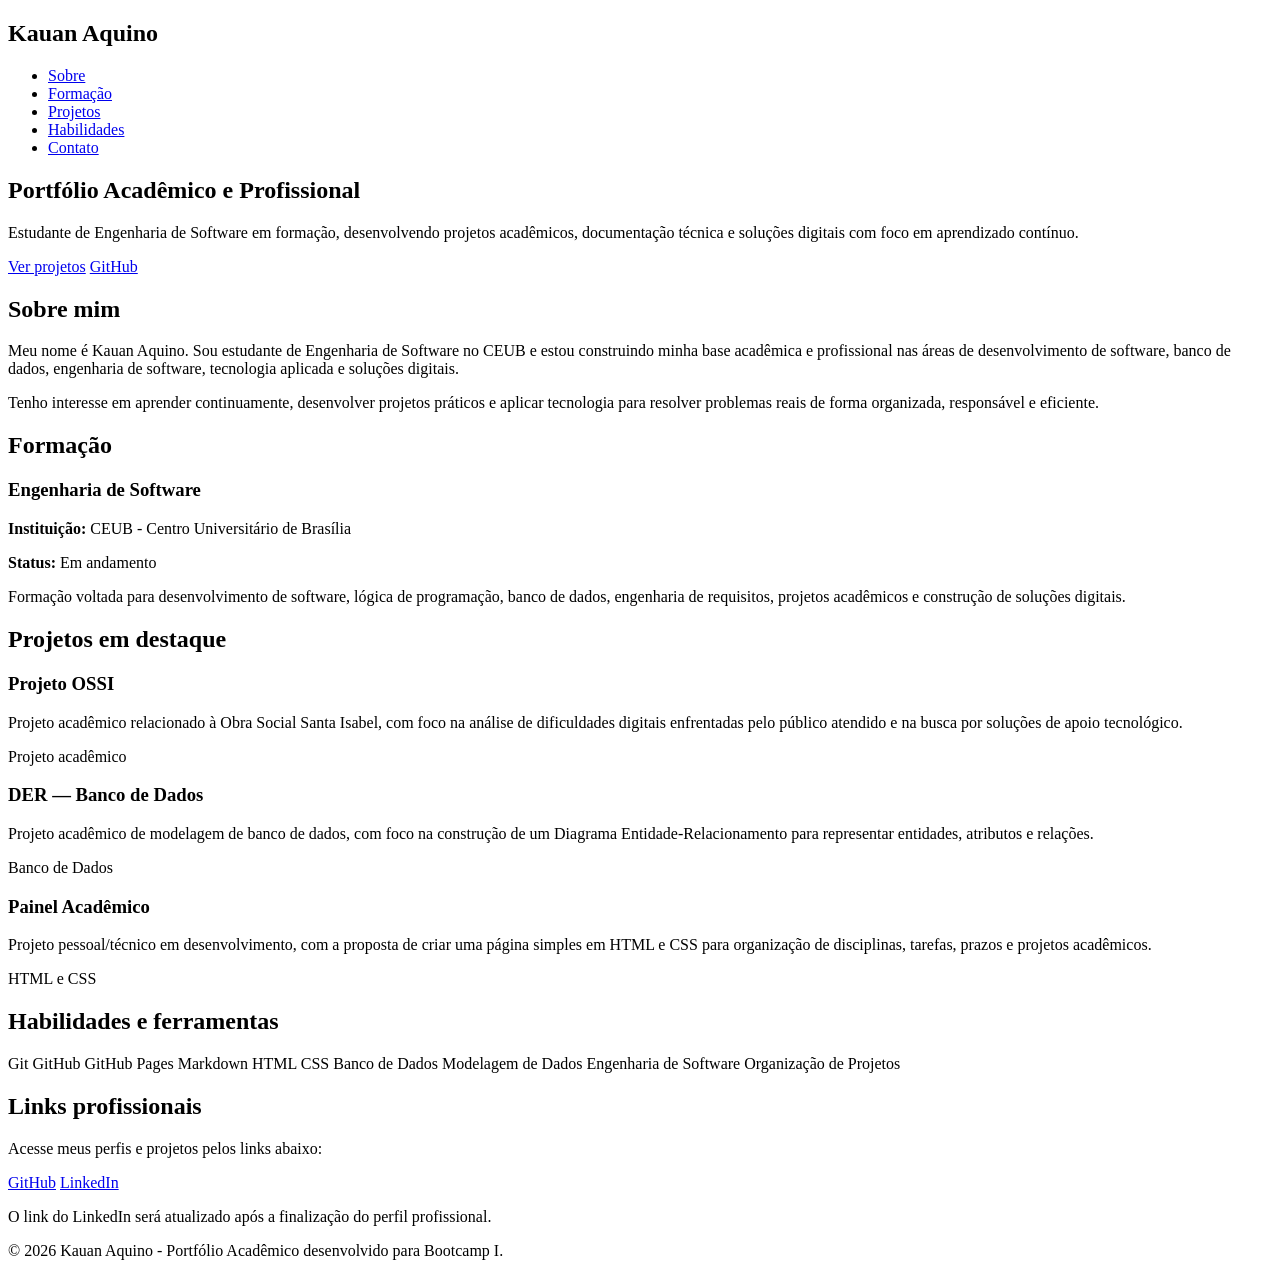
==== index.html @ 063dfaf1 "Adiciona página inicial do portfólio" ====
<!DOCTYPE html>
<html lang="pt-BR">
<head>
  <meta charset="UTF-8">
  <meta name="viewport" content="width=device-width, initial-scale=1.0">
  <title>Portfólio Acadêmico - Kauan Aquino</title>
  <link rel="stylesheet" href="style.css">
</head>
<body>

  <header class="header">
    <nav class="navbar">
      <h1 class="logo">Kauan Aquino</h1>
      <ul class="nav-links">
        <li><a href="#sobre">Sobre</a></li>
        <li><a href="#formacao">Formação</a></li>
        <li><a href="#projetos">Projetos</a></li>
        <li><a href="#habilidades">Habilidades</a></li>
        <li><a href="#contato">Contato</a></li>
      </ul>
    </nav>

    <section class="hero">
      <h2>Portfólio Acadêmico e Profissional</h2>
      <p>
        Estudante de Engenharia de Software em formação, desenvolvendo projetos acadêmicos,
        documentação técnica e soluções digitais com foco em aprendizado contínuo.
      </p>
      <div class="hero-buttons">
        <a href="#projetos" class="btn primary">Ver projetos</a>
        <a href="https://github.com/oKauanAq" target="_blank" class="btn secondary">GitHub</a>
      </div>
    </section>
  </header>

  <main>

    <section id="sobre" class="section">
      <h2>Sobre mim</h2>
      <p>
        Meu nome é Kauan Aquino. Sou estudante de Engenharia de Software no CEUB e estou
        construindo minha base acadêmica e profissional nas áreas de desenvolvimento de software,
        banco de dados, engenharia de software, tecnologia aplicada e soluções digitais.
      </p>
      <p>
        Tenho interesse em aprender continuamente, desenvolver projetos práticos e aplicar tecnologia
        para resolver problemas reais de forma organizada, responsável e eficiente.
      </p>
    </section>

    <section id="formacao" class="section">
      <h2>Formação</h2>
      <div class="card">
        <h3>Engenharia de Software</h3>
        <p><strong>Instituição:</strong> CEUB - Centro Universitário de Brasília</p>
        <p><strong>Status:</strong> Em andamento</p>
        <p>
          Formação voltada para desenvolvimento de software, lógica de programação, banco de dados,
          engenharia de requisitos, projetos acadêmicos e construção de soluções digitais.
        </p>
      </div>
    </section>

    <section id="projetos" class="section">
      <h2>Projetos em destaque</h2>

      <div class="projects-grid">

        <article class="project-card">
          <h3>Projeto OSSI</h3>
          <p>
            Projeto acadêmico relacionado à Obra Social Santa Isabel, com foco na análise
            de dificuldades digitais enfrentadas pelo público atendido e na busca por soluções de apoio tecnológico.
          </p>
          <span class="tag">Projeto acadêmico</span>
        </article>

        <article class="project-card">
          <h3>DER — Banco de Dados</h3>
          <p>
            Projeto acadêmico de modelagem de banco de dados, com foco na construção de um
            Diagrama Entidade-Relacionamento para representar entidades, atributos e relações.
          </p>
          <span class="tag">Banco de Dados</span>
        </article>

        <article class="project-card">
          <h3>Painel Acadêmico</h3>
          <p>
            Projeto pessoal/técnico em desenvolvimento, com a proposta de criar uma página simples
            em HTML e CSS para organização de disciplinas, tarefas, prazos e projetos acadêmicos.
          </p>
          <span class="tag">HTML e CSS</span>
        </article>

      </div>
    </section>

    <section id="habilidades" class="section">
      <h2>Habilidades e ferramentas</h2>

      <div class="skills-list">
        <span>Git</span>
        <span>GitHub</span>
        <span>GitHub Pages</span>
        <span>Markdown</span>
        <span>HTML</span>
        <span>CSS</span>
        <span>Banco de Dados</span>
        <span>Modelagem de Dados</span>
        <span>Engenharia de Software</span>
        <span>Organização de Projetos</span>
      </div>
    </section>

    <section id="contato" class="section">
      <h2>Links profissionais</h2>
      <p>
        Acesse meus perfis e projetos pelos links abaixo:
      </p>

      <div class="contact-links">
        <a href="https://github.com/oKauanAq" target="_blank" class="btn primary">GitHub</a>
        <a href="#" target="_blank" class="btn secondary">LinkedIn</a>
      </div>

      <p class="note">
        O link do LinkedIn será atualizado após a finalização do perfil profissional.
      </p>
    </section>

  </main>

  <footer class="footer">
    <p>© 2026 Kauan Aquino - Portfólio Acadêmico desenvolvido para Bootcamp I.</p>
  </footer>

</body>
</html>
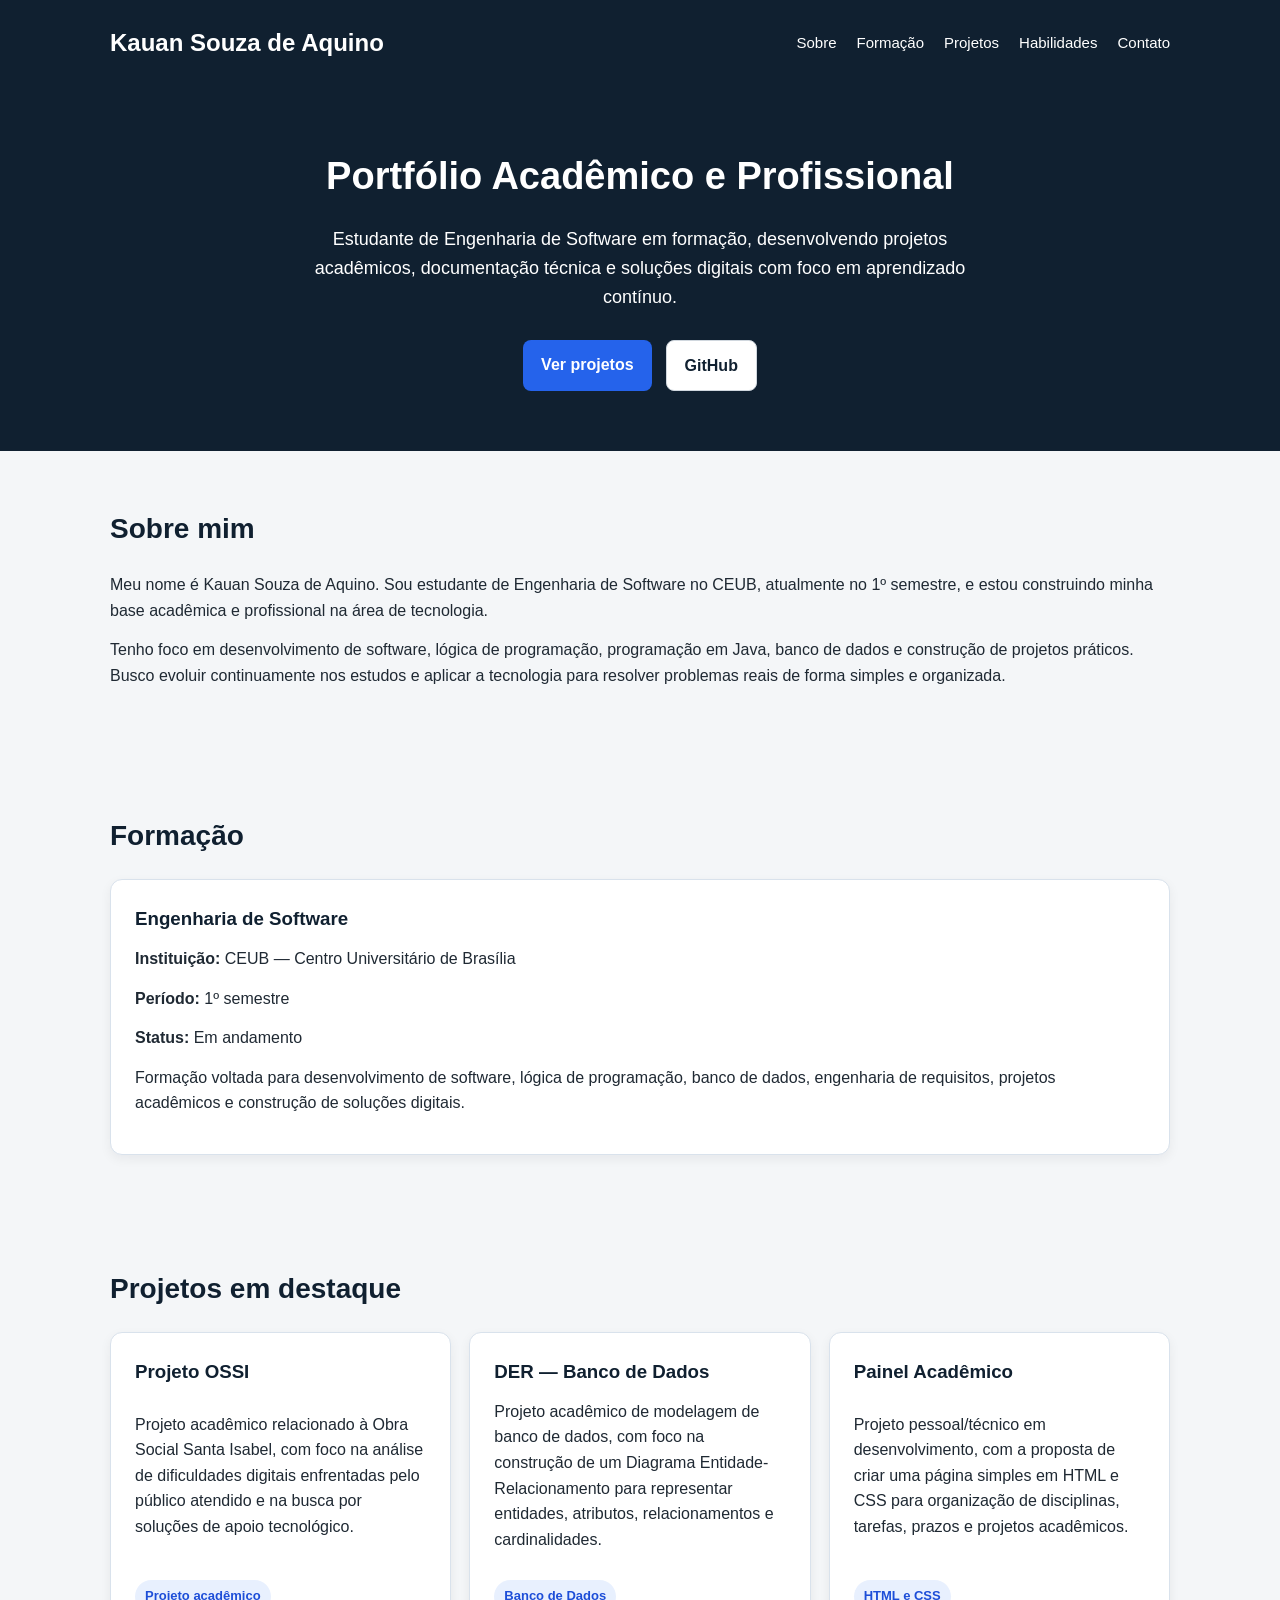
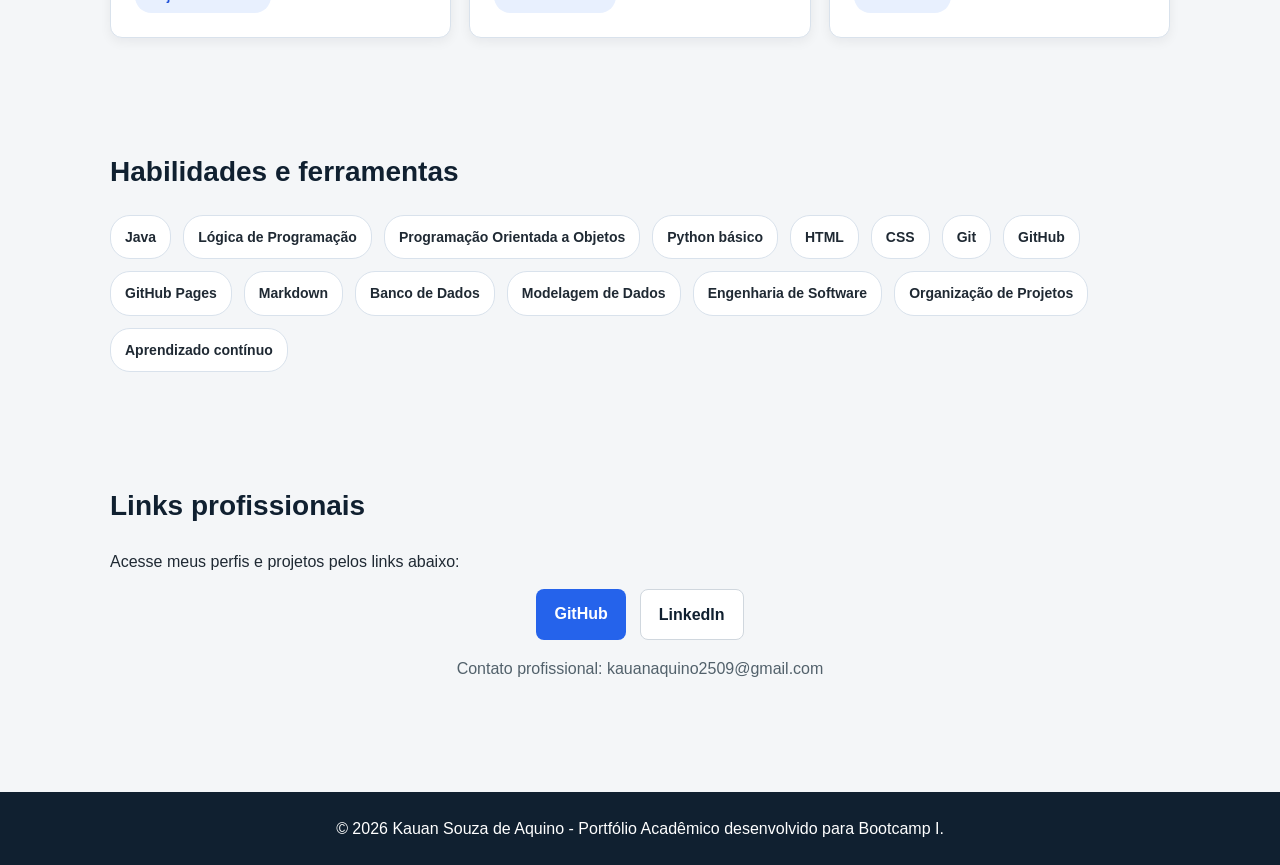
==== commit 39c727bd: "Atualiza informações pessoais e links do portfólio" ====
--- a/index.html
+++ b/index.html
@@ -3,14 +3,15 @@
 <head>
   <meta charset="UTF-8">
   <meta name="viewport" content="width=device-width, initial-scale=1.0">
-  <title>Portfólio Acadêmico - Kauan Aquino</title>
+  <title>Portfólio Acadêmico - Kauan Souza de Aquino</title>
   <link rel="stylesheet" href="style.css">
 </head>
 <body>
 
   <header class="header">
     <nav class="navbar">
-      <h1 class="logo">Kauan Aquino</h1>
+      <h1 class="logo">Kauan Souza de Aquino</h1>
+
       <ul class="nav-links">
         <li><a href="#sobre">Sobre</a></li>
         <li><a href="#formacao">Formação</a></li>
@@ -26,6 +27,7 @@
         Estudante de Engenharia de Software em formação, desenvolvendo projetos acadêmicos,
         documentação técnica e soluções digitais com foco em aprendizado contínuo.
       </p>
+
       <div class="hero-buttons">
         <a href="#projetos" class="btn primary">Ver projetos</a>
         <a href="https://github.com/oKauanAq" target="_blank" class="btn secondary">GitHub</a>
@@ -37,22 +39,27 @@
 
     <section id="sobre" class="section">
       <h2>Sobre mim</h2>
+
       <p>
-        Meu nome é Kauan Aquino. Sou estudante de Engenharia de Software no CEUB e estou
-        construindo minha base acadêmica e profissional nas áreas de desenvolvimento de software,
-        banco de dados, engenharia de software, tecnologia aplicada e soluções digitais.
+        Meu nome é Kauan Souza de Aquino. Sou estudante de Engenharia de Software no CEUB,
+        atualmente no 1º semestre, e estou construindo minha base acadêmica e profissional
+        na área de tecnologia.
       </p>
+
       <p>
-        Tenho interesse em aprender continuamente, desenvolver projetos práticos e aplicar tecnologia
-        para resolver problemas reais de forma organizada, responsável e eficiente.
+        Tenho foco em desenvolvimento de software, lógica de programação, programação em Java,
+        banco de dados e construção de projetos práticos. Busco evoluir continuamente nos estudos
+        e aplicar a tecnologia para resolver problemas reais de forma simples e organizada.
       </p>
     </section>
 
     <section id="formacao" class="section">
       <h2>Formação</h2>
+
       <div class="card">
         <h3>Engenharia de Software</h3>
-        <p><strong>Instituição:</strong> CEUB - Centro Universitário de Brasília</p>
+        <p><strong>Instituição:</strong> CEUB — Centro Universitário de Brasília</p>
+        <p><strong>Período:</strong> 1º semestre</p>
         <p><strong>Status:</strong> Em andamento</p>
         <p>
           Formação voltada para desenvolvimento de software, lógica de programação, banco de dados,
@@ -70,7 +77,8 @@
           <h3>Projeto OSSI</h3>
           <p>
             Projeto acadêmico relacionado à Obra Social Santa Isabel, com foco na análise
-            de dificuldades digitais enfrentadas pelo público atendido e na busca por soluções de apoio tecnológico.
+            de dificuldades digitais enfrentadas pelo público atendido e na busca por soluções
+            de apoio tecnológico.
           </p>
           <span class="tag">Projeto acadêmico</span>
         </article>
@@ -79,7 +87,8 @@
           <h3>DER — Banco de Dados</h3>
           <p>
             Projeto acadêmico de modelagem de banco de dados, com foco na construção de um
-            Diagrama Entidade-Relacionamento para representar entidades, atributos e relações.
+            Diagrama Entidade-Relacionamento para representar entidades, atributos,
+            relacionamentos e cardinalidades.
           </p>
           <span class="tag">Banco de Dados</span>
         </article>
@@ -100,40 +109,48 @@
       <h2>Habilidades e ferramentas</h2>
 
       <div class="skills-list">
+        <span>Java</span>
+        <span>Lógica de Programação</span>
+        <span>Programação Orientada a Objetos</span>
+        <span>Python básico</span>
+        <span>HTML</span>
+        <span>CSS</span>
         <span>Git</span>
         <span>GitHub</span>
         <span>GitHub Pages</span>
         <span>Markdown</span>
-        <span>HTML</span>
-        <span>CSS</span>
         <span>Banco de Dados</span>
         <span>Modelagem de Dados</span>
         <span>Engenharia de Software</span>
         <span>Organização de Projetos</span>
+        <span>Aprendizado contínuo</span>
       </div>
     </section>
 
     <section id="contato" class="section">
       <h2>Links profissionais</h2>
+
       <p>
         Acesse meus perfis e projetos pelos links abaixo:
       </p>
 
       <div class="contact-links">
         <a href="https://github.com/oKauanAq" target="_blank" class="btn primary">GitHub</a>
-        <a href="#" target="_blank" class="btn secondary">LinkedIn</a>
+        <a href="https://www.linkedin.com/in/kauan-aquino-334b493b0/" target="_blank" class="btn secondary">LinkedIn</a>
       </div>
 
       <p class="note">
-        O link do LinkedIn será atualizado após a finalização do perfil profissional.
+        Contato profissional: kauanaquino2509@gmail.com
       </p>
     </section>
 
   </main>
 
   <footer class="footer">
-    <p>© 2026 Kauan Aquino - Portfólio Acadêmico desenvolvido para Bootcamp I.</p>
+    <p>© 2026 Kauan Souza de Aquino - Portfólio Acadêmico desenvolvido para Bootcamp I.</p>
   </footer>
 
 </body>
 </html>
+</body>
+</html>
--- a/style.css
+++ b/style.css
@@ -0,0 +1,212 @@
+* {
+  margin: 0;
+  padding: 0;
+  box-sizing: border-box;
+}
+
+html {
+  scroll-behavior: smooth;
+}
+
+body {
+  font-family: Arial, Helvetica, sans-serif;
+  background-color: #f4f6f8;
+  color: #1f2933;
+  line-height: 1.6;
+}
+
+.header {
+  background-color: #102030;
+  color: white;
+  padding-bottom: 60px;
+}
+
+.navbar {
+  max-width: 1100px;
+  margin: 0 auto;
+  padding: 24px 20px;
+  display: flex;
+  align-items: center;
+  justify-content: space-between;
+}
+
+.logo {
+  font-size: 24px;
+  font-weight: bold;
+}
+
+.nav-links {
+  list-style: none;
+  display: flex;
+  gap: 20px;
+}
+
+.nav-links a {
+  color: white;
+  text-decoration: none;
+  font-size: 15px;
+}
+
+.nav-links a:hover {
+  text-decoration: underline;
+}
+
+.hero {
+  max-width: 900px;
+  margin: 60px auto 0;
+  padding: 0 20px;
+  text-align: center;
+}
+
+.hero h2 {
+  font-size: 38px;
+  margin-bottom: 18px;
+}
+
+.hero p {
+  font-size: 18px;
+  max-width: 720px;
+  margin: 0 auto 28px;
+}
+
+.hero-buttons,
+.contact-links {
+  display: flex;
+  justify-content: center;
+  gap: 14px;
+  flex-wrap: wrap;
+}
+
+.btn {
+  display: inline-block;
+  padding: 12px 18px;
+  border-radius: 8px;
+  text-decoration: none;
+  font-weight: bold;
+  transition: 0.2s;
+}
+
+.btn.primary {
+  background-color: #2563eb;
+  color: white;
+}
+
+.btn.primary:hover {
+  background-color: #1d4ed8;
+}
+
+.btn.secondary {
+  background-color: white;
+  color: #102030;
+  border: 1px solid #d0d7de;
+}
+
+.btn.secondary:hover {
+  background-color: #f0f3f6;
+}
+
+.section {
+  max-width: 1100px;
+  margin: 0 auto;
+  padding: 56px 20px;
+}
+
+.section h2 {
+  font-size: 28px;
+  margin-bottom: 20px;
+  color: #102030;
+}
+
+.section p {
+  margin-bottom: 14px;
+  font-size: 16px;
+}
+
+.card,
+.project-card {
+  background-color: white;
+  border: 1px solid #d9e2ec;
+  border-radius: 12px;
+  padding: 24px;
+  box-shadow: 0 4px 12px rgba(15, 23, 42, 0.06);
+}
+
+.card h3,
+.project-card h3 {
+  margin-bottom: 12px;
+  color: #102030;
+}
+
+.projects-grid {
+  display: grid;
+  grid-template-columns: repeat(3, 1fr);
+  gap: 18px;
+}
+
+.project-card {
+  display: flex;
+  flex-direction: column;
+  justify-content: space-between;
+}
+
+.tag {
+  display: inline-block;
+  margin-top: 14px;
+  padding: 6px 10px;
+  background-color: #e8f0fe;
+  color: #1d4ed8;
+  border-radius: 20px;
+  font-size: 13px;
+  font-weight: bold;
+  width: fit-content;
+}
+
+.skills-list {
+  display: flex;
+  flex-wrap: wrap;
+  gap: 12px;
+}
+
+.skills-list span {
+  background-color: white;
+  border: 1px solid #d9e2ec;
+  border-radius: 20px;
+  padding: 10px 14px;
+  font-weight: bold;
+  font-size: 14px;
+}
+
+.note {
+  margin-top: 16px;
+  font-size: 14px;
+  color: #52616b;
+  text-align: center;
+}
+
+.footer {
+  background-color: #102030;
+  color: white;
+  text-align: center;
+  padding: 24px 20px;
+  margin-top: 40px;
+}
+
+@media (max-width: 800px) {
+  .navbar {
+    flex-direction: column;
+    gap: 18px;
+  }
+
+  .nav-links {
+    flex-wrap: wrap;
+    justify-content: center;
+  }
+
+  .hero h2 {
+    font-size: 30px;
+  }
+
+  .projects-grid {
+    grid-template-columns: 1fr;
+  }
+}
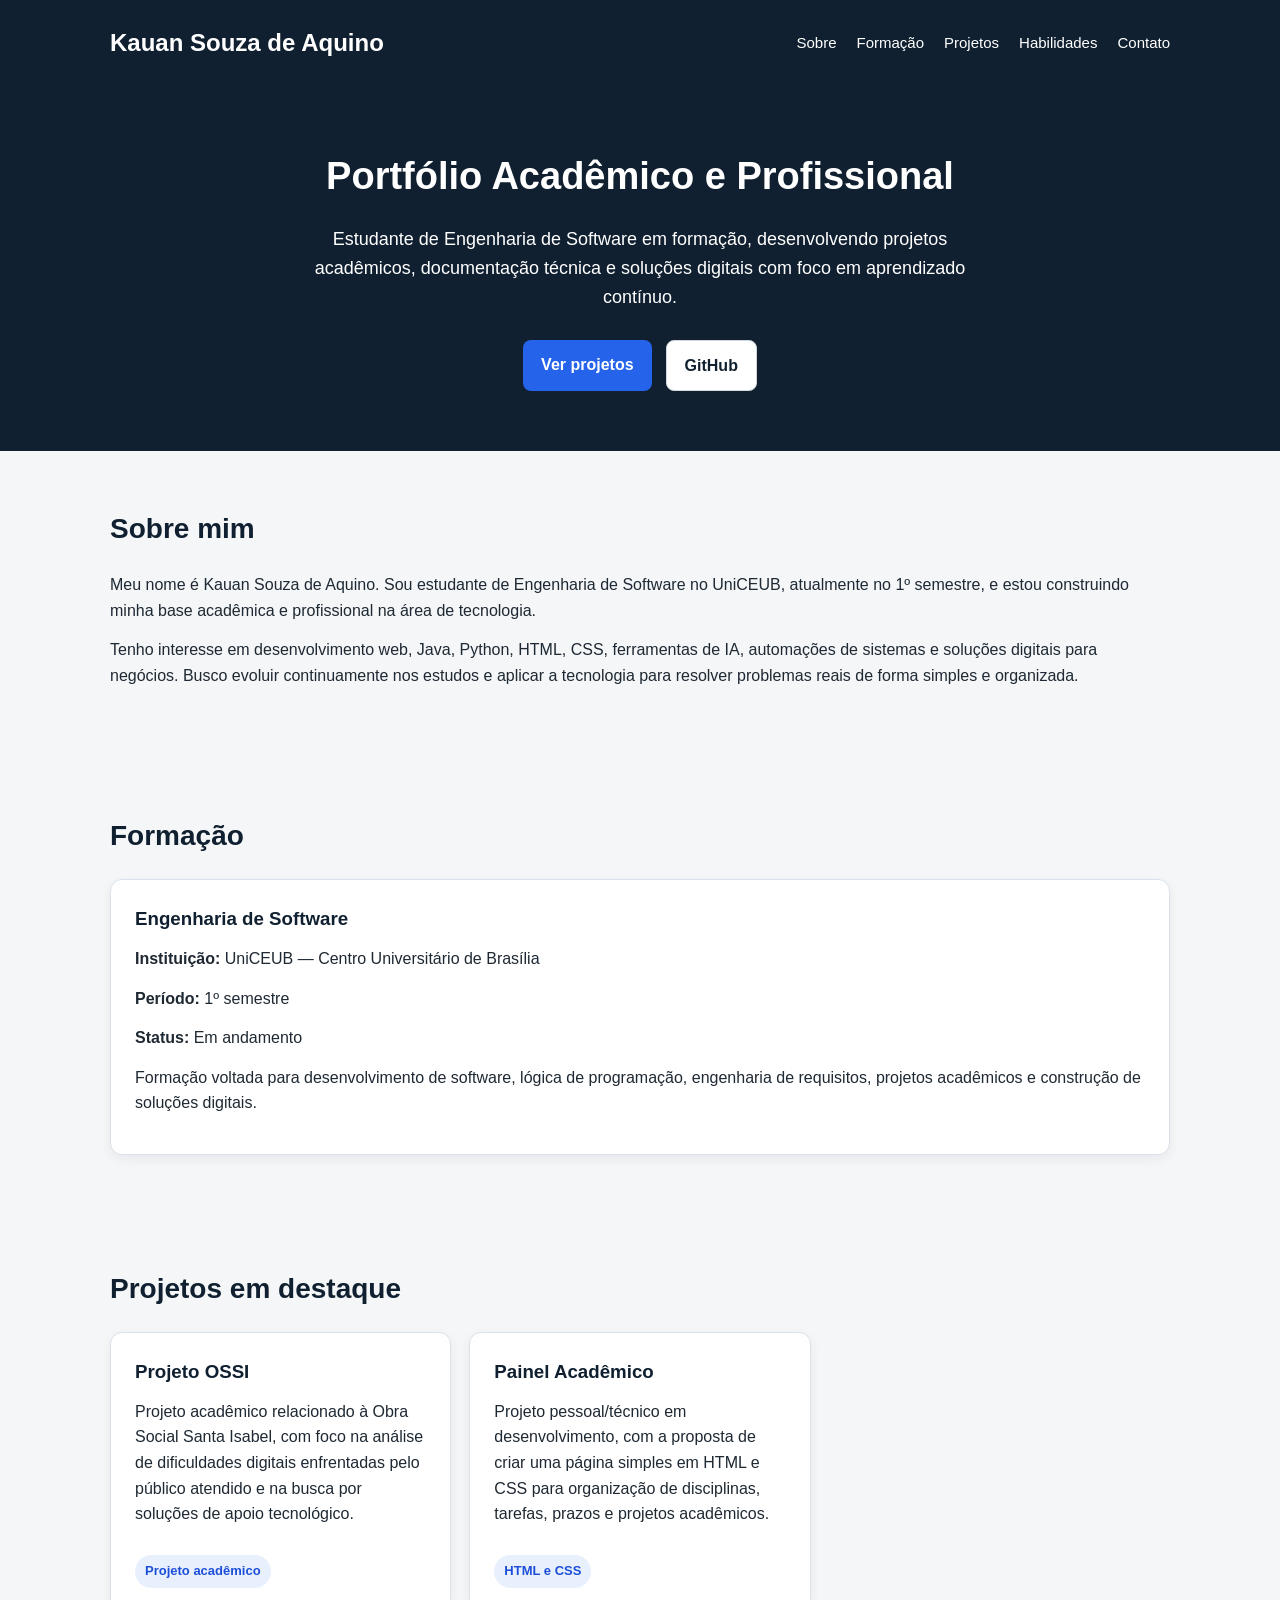
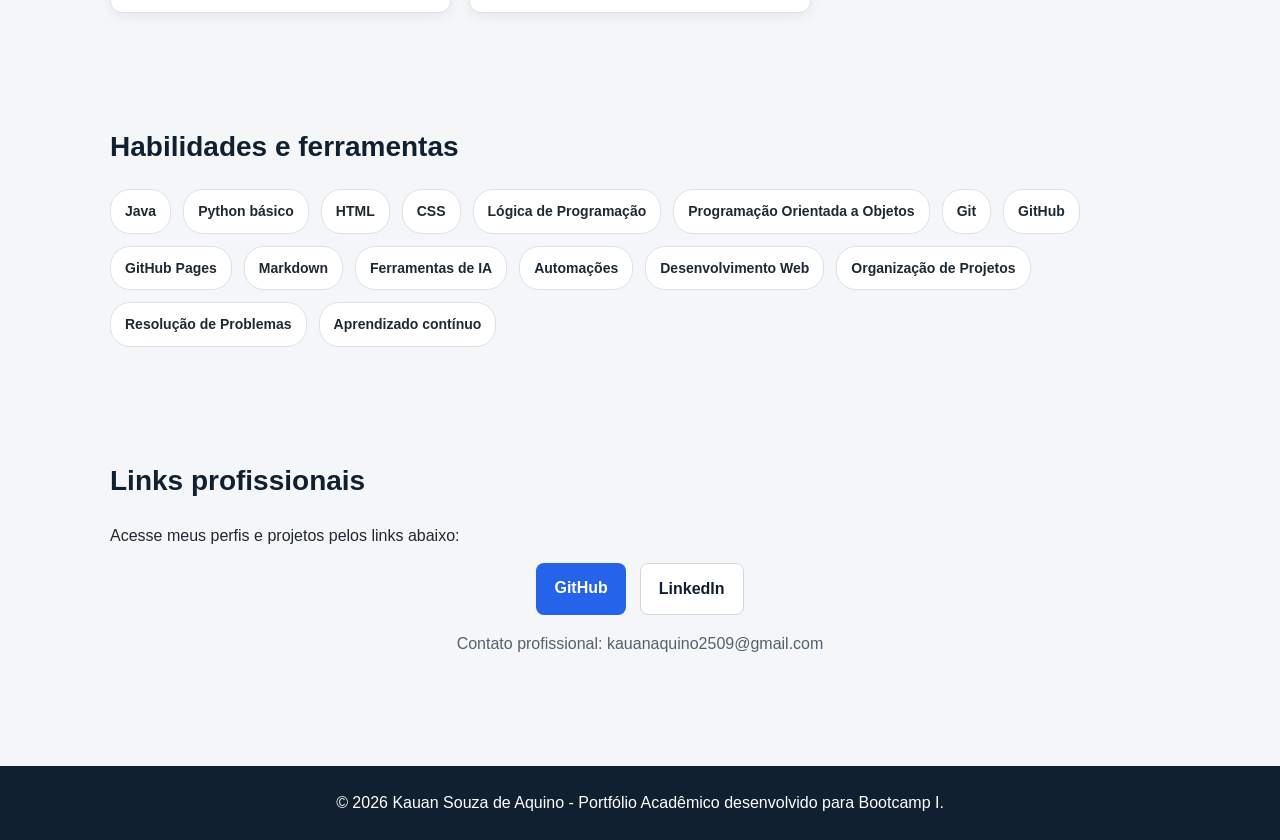
==== commit 0a7efee9: "Atualiza link do LinkedIn e habilidades do portfólio" ====
--- a/index.html
+++ b/index.html
@@ -41,15 +41,15 @@
       <h2>Sobre mim</h2>
 
       <p>
-        Meu nome é Kauan Souza de Aquino. Sou estudante de Engenharia de Software no CEUB,
+        Meu nome é Kauan Souza de Aquino. Sou estudante de Engenharia de Software no UniCEUB,
         atualmente no 1º semestre, e estou construindo minha base acadêmica e profissional
         na área de tecnologia.
       </p>
 
       <p>
-        Tenho foco em desenvolvimento de software, lógica de programação, programação em Java,
-        banco de dados e construção de projetos práticos. Busco evoluir continuamente nos estudos
-        e aplicar a tecnologia para resolver problemas reais de forma simples e organizada.
+        Tenho interesse em desenvolvimento web, Java, Python, HTML, CSS, ferramentas de IA,
+        automações de sistemas e soluções digitais para negócios. Busco evoluir continuamente
+        nos estudos e aplicar a tecnologia para resolver problemas reais de forma simples e organizada.
       </p>
     </section>
 
@@ -58,11 +58,11 @@
 
       <div class="card">
         <h3>Engenharia de Software</h3>
-        <p><strong>Instituição:</strong> CEUB — Centro Universitário de Brasília</p>
+        <p><strong>Instituição:</strong> UniCEUB — Centro Universitário de Brasília</p>
         <p><strong>Período:</strong> 1º semestre</p>
         <p><strong>Status:</strong> Em andamento</p>
         <p>
-          Formação voltada para desenvolvimento de software, lógica de programação, banco de dados,
+          Formação voltada para desenvolvimento de software, lógica de programação,
           engenharia de requisitos, projetos acadêmicos e construção de soluções digitais.
         </p>
       </div>
@@ -84,16 +84,6 @@
         </article>
 
         <article class="project-card">
-          <h3>DER — Banco de Dados</h3>
-          <p>
-            Projeto acadêmico de modelagem de banco de dados, com foco na construção de um
-            Diagrama Entidade-Relacionamento para representar entidades, atributos,
-            relacionamentos e cardinalidades.
-          </p>
-          <span class="tag">Banco de Dados</span>
-        </article>
-
-        <article class="project-card">
           <h3>Painel Acadêmico</h3>
           <p>
             Projeto pessoal/técnico em desenvolvimento, com a proposta de criar uma página simples
@@ -110,19 +100,20 @@
 
       <div class="skills-list">
         <span>Java</span>
-        <span>Lógica de Programação</span>
-        <span>Programação Orientada a Objetos</span>
         <span>Python básico</span>
         <span>HTML</span>
         <span>CSS</span>
+        <span>Lógica de Programação</span>
+        <span>Programação Orientada a Objetos</span>
         <span>Git</span>
         <span>GitHub</span>
         <span>GitHub Pages</span>
         <span>Markdown</span>
-        <span>Banco de Dados</span>
-        <span>Modelagem de Dados</span>
-        <span>Engenharia de Software</span>
+        <span>Ferramentas de IA</span>
+        <span>Automações</span>
+        <span>Desenvolvimento Web</span>
         <span>Organização de Projetos</span>
+        <span>Resolução de Problemas</span>
         <span>Aprendizado contínuo</span>
       </div>
     </section>
@@ -136,7 +127,7 @@
 
       <div class="contact-links">
         <a href="https://github.com/oKauanAq" target="_blank" class="btn primary">GitHub</a>
-        <a href="https://www.linkedin.com/in/kauan-aquino-334b493b0/" target="_blank" class="btn secondary">LinkedIn</a>
+        <a href="https://www.linkedin.com/in/kauan-souza-de-aquino-334b493b0/" target="_blank" class="btn secondary">LinkedIn</a>
       </div>
 
       <p class="note">
@@ -152,5 +143,3 @@
 
 </body>
 </html>
-</body>
-</html>
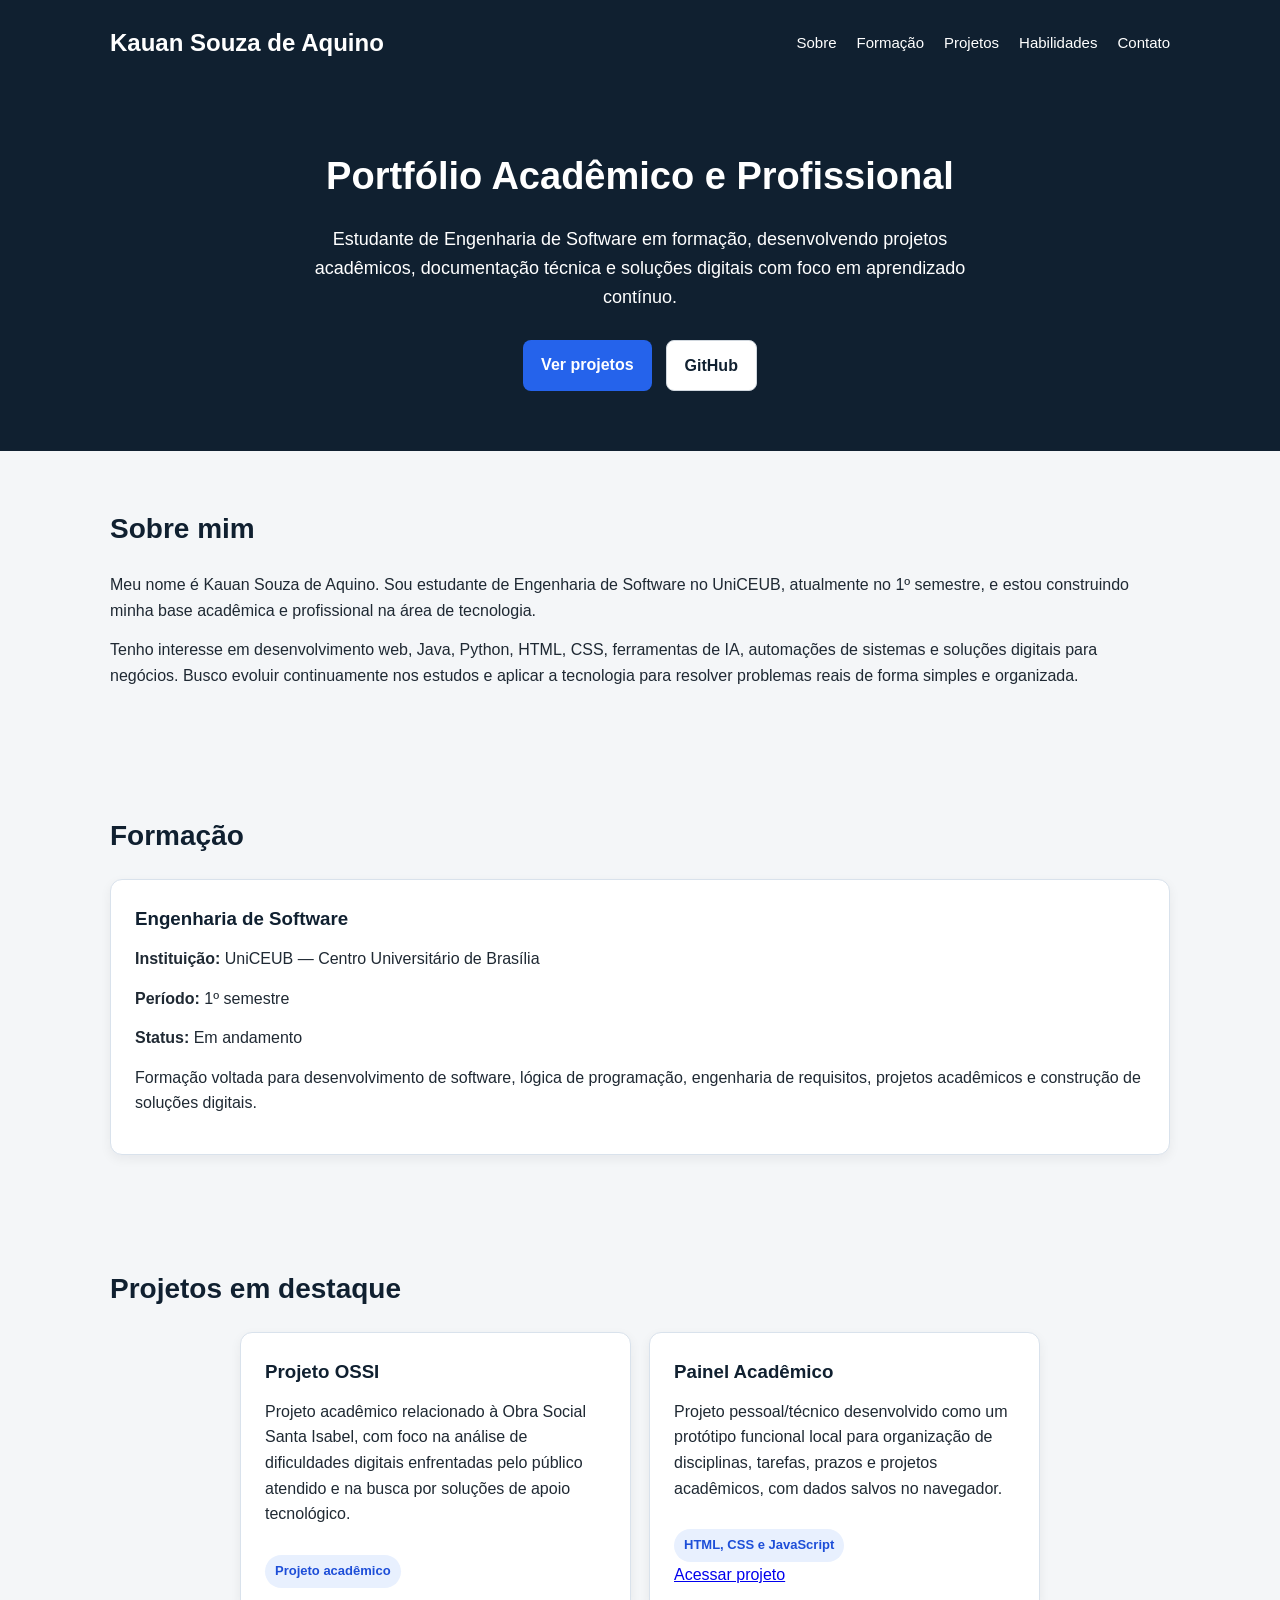
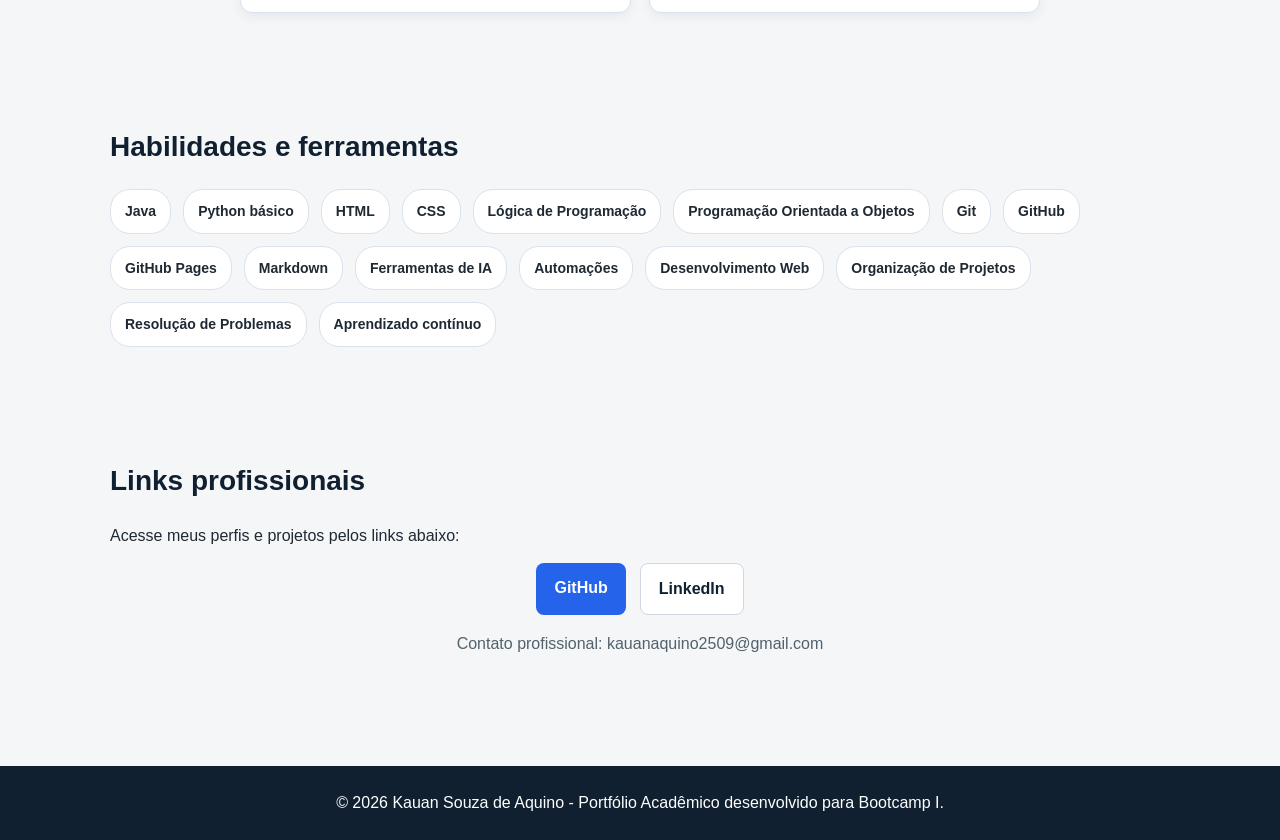
==== commit 2c0ed658: "Adiciona link para o Painel Acadêmico no portfólio" ====
--- a/index.html
+++ b/index.html
@@ -86,10 +86,12 @@
         <article class="project-card">
           <h3>Painel Acadêmico</h3>
           <p>
-            Projeto pessoal/técnico em desenvolvimento, com a proposta de criar uma página simples
-            em HTML e CSS para organização de disciplinas, tarefas, prazos e projetos acadêmicos.
+            Projeto pessoal/técnico desenvolvido como um protótipo funcional local para
+            organização de disciplinas, tarefas, prazos e projetos acadêmicos, com dados
+            salvos no navegador.
           </p>
-          <span class="tag">HTML e CSS</span>
+          <span class="tag">HTML, CSS e JavaScript</span>
+          <a href="projetos/painel-academico/index.html" class="project-link">Acessar projeto</a>
         </article>
 
       </div>
--- a/style.css
+++ b/style.css
@@ -139,8 +139,10 @@
 
 .projects-grid {
   display: grid;
-  grid-template-columns: repeat(3, 1fr);
+  grid-template-columns: repeat(2, minmax(0, 1fr));
   gap: 18px;
+  max-width: 800px;
+  margin: 0 auto;
 }
 
 .project-card {
@@ -208,5 +210,6 @@
 
   .projects-grid {
     grid-template-columns: 1fr;
-  }
-}
+    max-width: 100%;
+  }
+}
